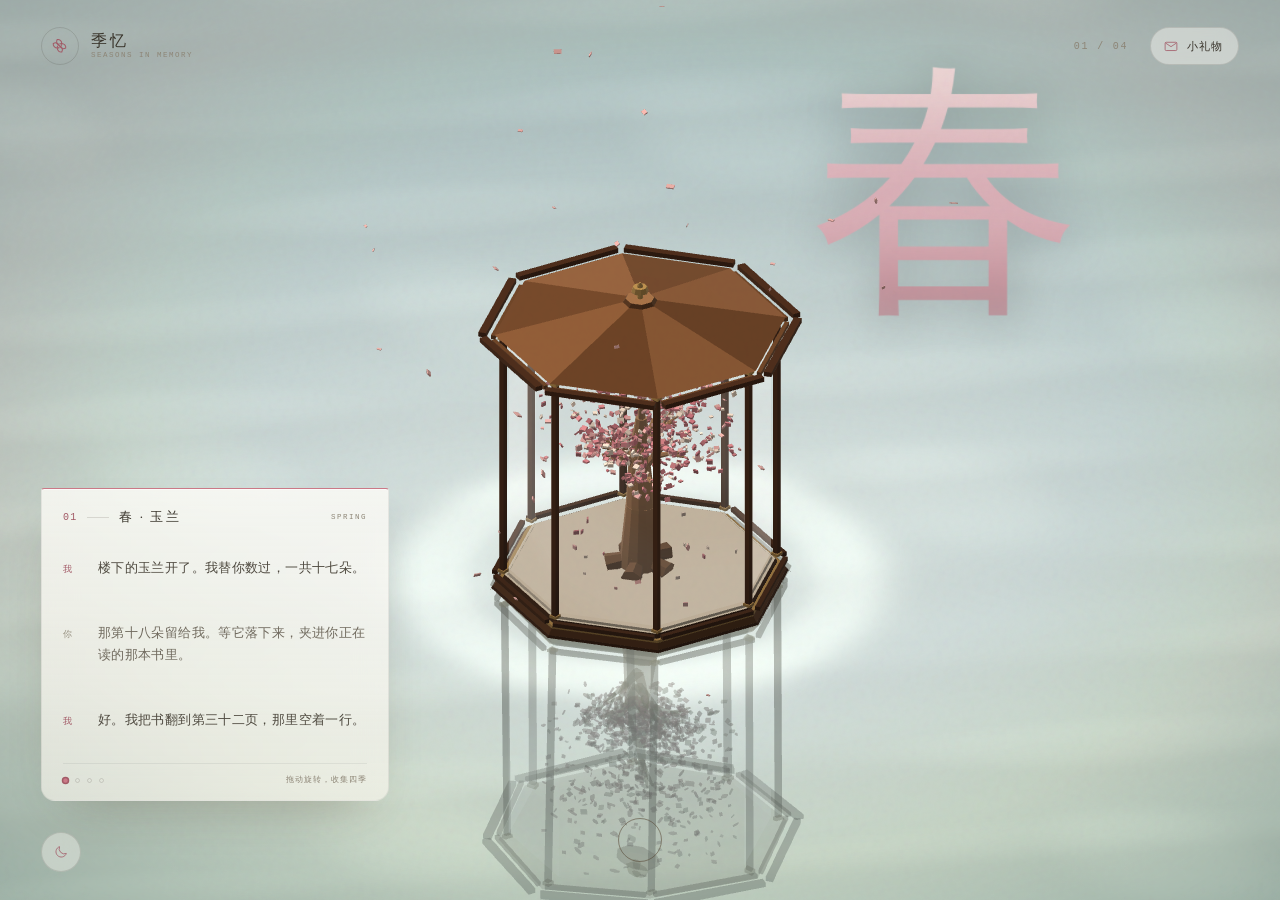
==== index.html @ 0dd7cf72 "季忆 · 水上灯笼、倒影与涟漪" ====
<!doctype html>
<html lang="zh-CN">
<head>
  <meta charset="utf-8" />
  <meta name="viewport" content="width=device-width, initial-scale=1, viewport-fit=cover" />
  <meta name="theme-color" content="#f4f0e6" />
  <meta name="description" content="季忆：一段走过春夏秋冬的对话。拖动旋转，让季节发生。" />
  <meta property="og:type" content="website" />
  <meta property="og:title" content="季忆 · Seasons in Memory" />
  <meta property="og:description" content="一段走过春夏秋冬的对话。转动展柜，让树开花。" />
  <meta property="og:image" content="./docs/share.jpg" />
  <meta property="og:image:width" content="1200" />
  <meta property="og:image:height" content="630" />
  <meta property="og:image:alt" content="季忆 · 春季定格" />
  <meta name="twitter:card" content="summary_large_image" />
  <meta name="twitter:title" content="季忆 · Seasons in Memory" />
  <meta name="twitter:description" content="一段走过春夏秋冬的对话。转动展柜，让树开花。" />
  <meta name="twitter:image" content="./docs/share.jpg" />
  <link rel="image_src" href="./docs/share.jpg" />
  <title>季忆 · Seasons in Memory</title>
  <link rel="icon" href="data:image/svg+xml,%3Csvg xmlns='http://www.w3.org/2000/svg' viewBox='0 0 32 32'%3E%3Crect width='32' height='32' rx='16' fill='%23f7f1e6'/%3E%3Cg fill='none' stroke='%23b46b74' stroke-width='1.5'%3E%3Cpath d='M16 16c-4-2-5-6-3-9 4-1 7 3 7 6 0 1 0 2-1 3'/%3E%3Cpath d='M16 16c2-4 6-5 9-3 1 4-3 7-6 7-1 0-2 0-3-1'/%3E%3Cpath d='M16 16c4 2 5 6 3 9-4 1-7-3-7-6 0-1 0-2 1-3'/%3E%3Cpath d='M16 16c-2 4-6 5-9 3-1-4 3-7 6-7 1 0 2 0 3 1'/%3E%3C/g%3E%3C/svg%3E" />
  <link rel="stylesheet" href="./assets/css/style.css" />
</head>
<body>
  <div id="app">
    <canvas id="stage" aria-label="可以旋转的四季树"></canvas>
    <div class="grain" aria-hidden="true"></div>

    <header class="topbar">
      <a class="brand" href="./index.html" aria-label="季忆">
        <span class="brand-mark" aria-hidden="true">
          <svg viewBox="0 0 24 24" fill="none" stroke="currentColor" stroke-width="1.05">
            <path d="M12 11.2c-2.7-1.4-3.6-4.1-2.4-6.5 2.5-.5 4.8 1.7 4.8 4.3 0 .8-.2 1.6-.6 2.2" />
            <path d="M12 11.2c-1.4-2.7-4.1-3.6-6.5-2.4-.5 2.5 1.7 4.8 4.3 4.8.8 0 1.6-.2 2.2-.6" />
            <path d="M12 11.2c2.7 1.4 3.6 4.1 2.4 6.5-2.5.5-4.8-1.7-4.8-4.3 0-.8.2-1.6.6-2.2" />
            <path d="M12 11.2c1.4 2.7 4.1 3.6 6.5 2.4.5-2.5-1.7-4.8-4.3-4.8-.8 0-1.6.2-2.2.6" />
          </svg>
        </span>
        <span class="brand-text">
          <span class="brand-cn">季忆</span>
          <span class="brand-en">Seasons in Memory</span>
        </span>
      </a>

      <div class="topbar-right">
        <span class="counter" id="counter" aria-hidden="true">01 / 04</span>
        <button class="gift-btn" id="giftBtn" type="button" aria-haspopup="dialog">
          <svg viewBox="0 0 24 24" fill="none" stroke="currentColor" stroke-width="1.2" aria-hidden="true">
            <rect x="3.2" y="6.4" width="17.6" height="12.4" rx="1.6" />
            <path d="M3.6 7.4 12 13l8.4-5.6" />
          </svg>
          <span>小礼物</span>
          <i class="gift-dot" id="giftDot" aria-hidden="true"></i>
        </button>
      </div>
    </header>

    <section class="letter" id="letter" aria-live="polite" aria-label="这一季的对话">
      <div class="letter-top">
        <span class="letter-no" id="letterNo">01</span>
        <span class="letter-rule" aria-hidden="true"></span>
        <span class="letter-season" id="letterSeason">春 · 玉兰</span>
        <span class="letter-state" id="letterState">SPRING</span>
      </div>
      <div class="dialogue" id="dialogue"></div>
      <div class="letter-foot">
        <span class="season-dots" id="seasonDots" aria-hidden="true">
          <i></i><i></i><i></i><i></i>
        </span>
        <span class="letter-note" id="letterNote">拖动旋转，收集四季</span>
      </div>
    </section>

    <div class="hold" id="hold">
      <button class="ripple" id="ripple" type="button" aria-label="确认并进入这一季">
        <span class="ring ring-a" aria-hidden="true"></span>
        <span class="ring ring-b" aria-hidden="true"></span>
        <span class="ripple-core" aria-hidden="true"></span>
      </button>
    </div>

    <button class="night-btn" id="nightBtn" type="button" aria-pressed="false" aria-label="切换到夜色" title="切换昼夜">
      <span class="night-icon" aria-hidden="true">
        <svg class="icon-moon" viewBox="0 0 24 24" fill="none" stroke="currentColor" stroke-width="1.2">
          <path d="M20 14.2A7.8 7.8 0 0 1 9.8 4a8 8 0 1 0 10.2 10.2Z" />
        </svg>
        <svg class="icon-sun" viewBox="0 0 24 24" fill="none" stroke="currentColor" stroke-width="1.2">
          <circle cx="12" cy="12" r="4.1" />
          <path d="M12 2.6v2.2M12 19.2v2.2M2.6 12h2.2M19.2 12h2.2M5.4 5.4l1.6 1.6M17 17l1.6 1.6M18.6 5.4 17 7M7 17l-1.6 1.6" />
        </svg>
      </span>
    </button>

    <div class="hint" id="hint"><span>左右旋转</span></div>

    <div class="gift-layer" id="giftLayer" hidden>
      <div class="gift-backdrop" data-close></div>
      <div class="gift-card" role="dialog" aria-modal="true" aria-labelledby="giftTitle" aria-describedby="giftText">
        <button class="gift-close" type="button" data-close aria-label="关闭礼物">
          <svg viewBox="0 0 24 24" fill="none" stroke="currentColor" stroke-width="1.2"><path d="M6 6l12 12M18 6 6 18" /></svg>
        </button>
        <p class="gift-kicker">A SMALL GIFT</p>
        <h2 class="gift-title" id="giftTitle">给你的小礼物</h2>
        <div class="gift-art" aria-hidden="true">
          <svg class="bookmark" viewBox="0 0 132 208" fill="none">
            <defs>
              <linearGradient id="bmPaper" x1="0" y1="0" x2="0" y2="1">
                <stop offset="0" stop-color="#fffdf7" />
                <stop offset="1" stop-color="#f2ecdf" />
              </linearGradient>
              <linearGradient id="bmStem" x1="0" y1="0" x2="0" y2="1">
                <stop offset="0" stop-color="#8d9a76" />
                <stop offset="1" stop-color="#6f7c5d" />
              </linearGradient>
              <linearGradient id="bmPetal" x1="0" y1="0" x2="0" y2="1">
                <stop offset="0" stop-color="#f5c6c2" />
                <stop offset="1" stop-color="#d99596" />
              </linearGradient>
            </defs>
            <rect x="10.5" y="1.5" width="111" height="205" rx="3.5" fill="url(#bmPaper)" stroke="#d8cfbe" stroke-width="1" />
            <path d="M66 198V92" stroke="url(#bmStem)" stroke-width="1.6" stroke-linecap="round" />
            <path d="M66 132c-11-4-19-12-18-24 12 0 20 8 20 20" fill="#b9c19f" fill-opacity=".85" />
            <path d="M66 156c10-4 17-11 17-21-11 0-18 7-18 18" fill="#c9cfb2" fill-opacity=".9" />
            <g>
              <ellipse cx="66" cy="73" rx="11" ry="18" fill="url(#bmPetal)" transform="rotate(-18 66 73)" />
              <ellipse cx="66" cy="73" rx="11" ry="18" fill="url(#bmPetal)" transform="rotate(72 66 73)" />
              <ellipse cx="66" cy="73" rx="11" ry="18" fill="url(#bmPetal)" transform="rotate(162 66 73)" />
              <ellipse cx="66" cy="73" rx="11" ry="18" fill="url(#bmPetal)" transform="rotate(252 66 73)" />
              <ellipse cx="66" cy="73" rx="11" ry="18" fill="url(#bmPetal)" transform="rotate(342 66 73)" />
            </g>
            <circle cx="66" cy="73" r="6.4" fill="#e8b66b" />
            <circle cx="66" cy="73" r="2.2" fill="#c48a41" />
            <text x="66" y="186" text-anchor="middle" font-family="Songti SC, SimSun, serif" font-size="9.4" fill="#8c8476" letter-spacing="2.4">四季 · 2026</text>
          </svg>
        </div>
        <p class="gift-text" id="giftText">走完四季，再拆开它。</p>
        <p class="gift-sign">— 季忆</p>
      </div>
    </div>

    <p class="sr-only" id="live" aria-live="polite"></p>
    <noscript><div class="no-js">请开启 JavaScript，才能转动这棵树。</div></noscript>
  </div>

  <script defer src="./assets/js/math.js"></script>
  <script defer src="./assets/js/gl.js"></script>
  <script defer src="./assets/js/world.js"></script>
  <script defer src="./assets/js/app.js"></script>
</body>
</html>
---- assets/css/style.css ----
/* ─────────────────────────────────────────────────────────────
   四季来信 · Letters in Four Seasons
   ───────────────────────────────────────────────────────────── */

:root {
  --serif: "Songti SC", "STSong", "SimSun", "Noto Serif SC", Georgia, serif;
  --sans: "PingFang SC", "Microsoft YaHei", "Segoe UI", system-ui, sans-serif;
  --mono: "Cascadia Mono", "Consolas", "SF Mono", "Courier New", monospace;

  --paper: #f6f1e7;
  --phone: #fffdf8;
  --ink: #322e27;
  --muted: #8b8578;
  --line: rgba(50, 46, 39, 0.14);
  --line-soft: rgba(50, 46, 39, 0.075);
  --accent: #d98b96;
  --accent-deep: #b66d79;
  --accent-soft: rgba(217, 139, 150, 0.14);
  --accent-ghost: rgba(217, 139, 150, 0.05);

  --ease-out: cubic-bezier(0.16, 1, 0.3, 1);
  --ease-soft: cubic-bezier(0.4, 0, 0.2, 1);
}

* { box-sizing: border-box; }

html,
body {
  height: 100%;
  margin: 0;
  overflow: hidden;
  background: #f4f0e6;
  color: var(--ink);
  font-family: var(--sans);
  -webkit-font-smoothing: antialiased;
  text-rendering: optimizeLegibility;
  overscroll-behavior: none;
}

body {
  min-width: 320px;
  transition: background-color 0.6s var(--ease-soft);
}

::selection { background: var(--accent-soft); color: var(--ink); }

button { font: inherit; color: inherit; }
a { color: inherit; }

#app { position: fixed; inset: 0; }

#stage {
  position: absolute;
  inset: 0;
  width: 100%;
  height: 100%;
  display: block;
  touch-action: none;
  cursor: grab;
  outline: none;
}

#stage.is-dragging { cursor: grabbing; }

/* paper grain + vignette ---------------------------------------- */
.grain {
  position: absolute;
  inset: 0;
  z-index: 2;
  pointer-events: none;
  opacity: 0.5;
  mix-blend-mode: multiply;
  background-image: url("data:image/svg+xml,%3Csvg viewBox='0 0 180 180' xmlns='http://www.w3.org/2000/svg'%3E%3Cfilter id='n'%3E%3CfeTurbulence type='fractalNoise' baseFrequency='.78' numOctaves='3' stitchTiles='stitch'/%3E%3C/filter%3E%3Crect width='100%25' height='100%25' filter='url(%23n)' opacity='.085'/%3E%3C/svg%3E");
}

.grain::after {
  content: "";
  position: absolute;
  inset: 0;
  background: radial-gradient(120% 105% at 50% 42%, transparent 58%, rgba(96, 84, 66, 0.09) 100%);
}

/* top bar ------------------------------------------------------- */
.topbar {
  position: absolute;
  z-index: 12;
  top: 0;
  left: 0;
  right: 0;
  height: 92px;
  padding: 0 clamp(20px, 3.2vw, 44px);
  display: flex;
  align-items: center;
  justify-content: space-between;
  pointer-events: none;
}

.topbar > * { pointer-events: auto; }

.brand {
  display: inline-flex;
  align-items: center;
  gap: 12px;
  text-decoration: none;
  color: var(--ink);
  transition: color 0.5s var(--ease-soft);
}

.brand-mark {
  width: 38px;
  height: 38px;
  display: grid;
  place-items: center;
  border: 1px solid var(--line);
  border-radius: 50%;
  color: var(--accent-deep);
  transition: color 0.4s var(--ease-soft), border-color 0.4s var(--ease-soft);
}

.brand-mark svg { width: 23px; height: 23px; }

.brand-text { display: flex; flex-direction: column; gap: 3px; }

.brand-cn {
  font-family: var(--serif);
  font-size: 16px;
  letter-spacing: 0.18em;
  line-height: 1;
}

.brand-en {
  font-family: var(--mono);
  font-size: 7.5px;
  letter-spacing: 0.2em;
  text-transform: uppercase;
  color: var(--muted);
  line-height: 1;
}

.topbar-right { display: flex; align-items: center; gap: 22px; }

.counter {
  font-family: var(--mono);
  font-size: 10px;
  letter-spacing: 0.18em;
  color: var(--muted);
}

.gift-btn {
  position: relative;
  display: inline-flex;
  align-items: center;
  gap: 8px;
  height: 38px;
  padding: 0 15px 0 12px;
  border: 1px solid var(--line);
  border-radius: 999px;
  background: rgba(255, 253, 248, 0.42);
  backdrop-filter: blur(10px);
  -webkit-backdrop-filter: blur(10px);
  font-size: 11px;
  letter-spacing: 0.08em;
  cursor: pointer;
  transition: border-color 0.3s, background 0.3s, transform 0.3s var(--ease-out);
}

.gift-btn svg { width: 16px; height: 16px; color: var(--accent-deep); }

.gift-btn:hover {
  border-color: var(--accent);
  background: rgba(255, 253, 248, 0.8);
  transform: translateY(-1px);
}

.gift-dot {
  position: absolute;
  top: 8px;
  right: 10px;
  width: 5px;
  height: 5px;
  border-radius: 50%;
  background: var(--accent);
  opacity: 0;
  transform: scale(0.4);
  transition: opacity 0.5s, transform 0.5s var(--ease-out);
}

.gift-btn.is-ready .gift-dot {
  opacity: 1;
  transform: scale(1);
  animation: gift-pulse 2.6s ease-in-out infinite;
}

@keyframes gift-pulse {
  0%, 100% { box-shadow: 0 0 0 0 rgba(217, 139, 150, 0.35); }
  55% { box-shadow: 0 0 0 5px rgba(217, 139, 150, 0); }
}

/* dialogue card ------------------------------------------------- */
.letter {
  position: absolute;
  z-index: 8;
  left: clamp(20px, 3.2vw, 44px);
  bottom: clamp(84px, 11vh, 106px);
  width: 348px;
  padding: 19px 21px 15px;
  border: 1px solid var(--line-soft);
  border-top: 1.5px solid var(--accent);
  border-radius: 3px 3px 14px 14px;
  background:
    linear-gradient(180deg, rgba(255, 253, 248, 0.78), rgba(252, 248, 239, 0.6));
  backdrop-filter: blur(16px) saturate(1.05);
  -webkit-backdrop-filter: blur(16px) saturate(1.05);
  box-shadow:
    0 1px 0 rgba(255, 255, 255, 0.65) inset,
    0 22px 48px -26px rgba(60, 50, 34, 0.38);
  transition: border-color 0.6s var(--ease-soft), background 0.6s;
}

.letter::after {
  content: "";
  position: absolute;
  inset: 0;
  border-radius: inherit;
  pointer-events: none;
  opacity: 0.5;
  background-image: radial-gradient(rgba(96, 84, 64, 0.055) 0.5px, transparent 0.6px);
  background-size: 4px 4px;
  mix-blend-mode: multiply;
}

.letter-top {
  display: flex;
  align-items: center;
  gap: 10px;
  margin-bottom: 15px;
  position: relative;
  z-index: 1;
}

.letter-no {
  font-family: var(--mono);
  font-size: 10px;
  letter-spacing: 0.12em;
  color: var(--accent-deep);
}

.letter-rule {
  width: 22px;
  height: 1px;
  background: var(--line);
}

.letter-season {
  font-family: var(--serif);
  font-size: 13px;
  letter-spacing: 0.16em;
  color: var(--ink);
}

.letter-state {
  margin-left: auto;
  font-family: var(--mono);
  font-size: 7.5px;
  letter-spacing: 0.2em;
  color: var(--muted);
  text-transform: uppercase;
}

.dialogue {
  position: relative;
  z-index: 1;
  display: flex;
  flex-direction: column;
  gap: 10px;
  min-height: 112px;
}

.line {
  display: grid;
  grid-template-columns: 26px 1fr;
  gap: 9px;
  align-items: baseline;
  opacity: 0;
  transform: translateY(7px);
  filter: blur(3px);
  transition:
    opacity 0.7s var(--ease-out),
    transform 0.7s var(--ease-out),
    filter 0.7s var(--ease-out);
}

.line.in { opacity: 1; transform: none; filter: blur(0); }

.who {
  font-family: var(--mono);
  font-size: 8.5px;
  letter-spacing: 0.14em;
  color: var(--accent-deep);
  padding-top: 3px;
  white-space: nowrap;
}

.say {
  font-family: var(--serif);
  font-size: 12.5px;
  line-height: 1.8;
  letter-spacing: 0.03em;
  color: #4e493f;
  text-wrap: pretty;
  transition: color 0.6s var(--ease-soft);
}

.line.is-them .who { color: #96907f; }
.line.is-them .say { color: #706a5e; }

.letter-foot {
  position: relative;
  z-index: 1;
  margin-top: 16px;
  padding-top: 11px;
  border-top: 1px solid var(--line-soft);
  display: flex;
  align-items: center;
  justify-content: space-between;
}

.season-dots { display: flex; align-items: center; gap: 7px; }

.season-dots i {
  width: 5px;
  height: 5px;
  border-radius: 50%;
  border: 1px solid var(--line);
  background: transparent;
  transition: background 0.5s, border-color 0.5s, transform 0.5s var(--ease-out);
}

.season-dots i.seen { background: var(--accent); border-color: var(--accent); }
.season-dots i.now { transform: scale(1.5); border-color: var(--accent-deep); }

.letter-note {
  font-family: var(--mono);
  font-size: 7.5px;
  letter-spacing: 0.14em;
  color: var(--muted);
}

/* ripple confirm ------------------------------------------------ */
.hold {
  position: absolute;
  z-index: 9;
  left: 50%;
  bottom: clamp(30px, 3.8vh, 44px);
  transform: translate(-50%, 12px);
  display: flex;
  flex-direction: row;
  align-items: center;
  gap: 13px;
  opacity: 0;
  pointer-events: none;
  transition: opacity 0.55s var(--ease-soft), transform 0.7s var(--ease-out);
}

.hold.is-on {
  opacity: 1;
  transform: translate(-50%, 0);
  pointer-events: auto;
}

.ripple {
  position: relative;
  width: 52px;
  height: 52px;
  border: 0;
  padding: 0;
  background: transparent;
  cursor: pointer;
  display: grid;
  place-items: center;
  border-radius: 50%;
  -webkit-tap-highlight-color: transparent;
}

.ring {
  position: absolute;
  inset: 0;
  border: 1px solid var(--accent);
  border-radius: 50%;
  opacity: 0;
  transform: scale(1);
  animation: ripple-out 3.2s var(--ease-soft) infinite;
}

.ring-b { animation-delay: 1.6s; }

@keyframes ripple-out {
  0% { opacity: 0.5; transform: scale(0.72); }
  70% { opacity: 0; transform: scale(1.55); }
  100% { opacity: 0; transform: scale(1.55); }
}

.ripple-core {
  width: 44px;
  height: 44px;
  display: grid;
  place-items: center;
  border-radius: 50%;
  border: 1.2px solid rgba(86, 70, 52, 0.55);
  background: transparent;
  backdrop-filter: none;
  -webkit-backdrop-filter: none;
  box-shadow: none;
  transition: background 0.4s, border-color 0.4s, transform 0.4s var(--ease-out), box-shadow 0.4s;
}

.ripple:hover .ripple-core {
  background: transparent;
  border-color: var(--accent);
  transform: scale(1.06);
  box-shadow: 0 0 0 5px var(--accent-ghost);
}

.ripple:active .ripple-core { transform: scale(0.95); }
.ripple:focus-visible { outline: none; }
.ripple:focus-visible .ripple-core { box-shadow: 0 0 0 3px var(--accent-soft); }

.click-ripple {
  position: absolute;
  inset: 0;
  border-radius: 50%;
  border: 1px solid var(--accent);
  opacity: 0;
  pointer-events: none;
  animation: click-ripple 1.05s var(--ease-out) forwards;
}

@keyframes click-ripple {
  0% { opacity: 0.75; transform: scale(0.55); }
  100% { opacity: 0; transform: scale(2.9); }
}

.hold-copy {
  display: flex;
  flex-direction: column;
  align-items: flex-start;
  gap: 4px;
  text-align: left;
}

.hold-title {
  font-family: var(--serif);
  font-size: 11.5px;
  letter-spacing: 0.16em;
  color: var(--ink);
  white-space: nowrap;
}

.hold-sub {
  font-family: var(--mono);
  font-size: 7.5px;
  letter-spacing: 0.14em;
  color: var(--muted);
  white-space: nowrap;
}

/* night toggle ------------------------------------------------- */
.night-btn {
  position: absolute;
  z-index: 10;
  left: clamp(20px, 3.2vw, 44px);
  bottom: 28px;
  width: 40px;
  height: 40px;
  padding: 0;
  display: grid;
  place-items: center;
  border: 1px solid var(--line);
  border-radius: 50%;
  background: rgba(255, 253, 248, 0.38);
  backdrop-filter: blur(10px);
  -webkit-backdrop-filter: blur(10px);
  color: var(--ink);
  cursor: pointer;
  transition: background 0.45s var(--ease-soft), border-color 0.45s, color 0.5s, transform 0.35s var(--ease-out);
}

.night-btn:hover {
  border-color: var(--accent);
  background: rgba(255, 253, 248, 0.58);
  transform: translateY(-1px);
}

.night-icon {
  position: relative;
  width: 16px;
  height: 16px;
  color: var(--accent-deep);
  transition: color 0.5s;
}

.night-icon svg {
  position: absolute;
  left: 0;
  top: 0;
  width: 16px;
  height: 16px;
  display: block;
  transition: opacity 0.45s var(--ease-soft), transform 0.65s var(--ease-out);
}

.icon-sun { opacity: 0; transform: rotate(-70deg) scale(0.55); }
body.is-night .icon-moon { opacity: 0; transform: rotate(80deg) scale(0.5); }
body.is-night .icon-sun { opacity: 1; transform: none; }

/* night theme --------------------------------------------------- */
body.is-night {
  --line: rgba(233, 223, 203, 0.18);
  --line-soft: rgba(233, 223, 203, 0.09);
  --paper: #0d1520;
  background: #0d1520;
}

body.is-night .letter {
  border-color: rgba(233, 223, 203, 0.14);
  background: linear-gradient(180deg, rgba(30, 36, 47, 0.84), rgba(19, 24, 33, 0.74));
  box-shadow:
    inset 0 1px 0 rgba(255, 255, 255, 0.06),
    0 26px 54px -30px rgba(0, 0, 0, 0.7);
}

body.is-night .letter::after { opacity: 0.2; mix-blend-mode: screen; }
body.is-night .say { color: #ded4c3; }
body.is-night .line.is-them .say { color: #b2a793; }
body.is-night .line.is-them .who { color: #a89d89; }

body.is-night .gift-btn,
body.is-night .night-btn {
  background: rgba(26, 32, 42, 0.55);
  border-color: rgba(233, 223, 203, 0.16);
  color: #e9dfcf;
}

body.is-night .gift-btn:hover,
body.is-night .night-btn:hover {
  background: rgba(38, 46, 58, 0.72);
  border-color: var(--accent);
}

body.is-night .ripple-core {
  background: transparent;
  border-color: rgba(233, 223, 203, 0.4);
  box-shadow: none;
}

body.is-night .ripple:hover .ripple-core {
  background: transparent;
  border-color: var(--accent);
  box-shadow: 0 0 0 5px rgba(233, 223, 203, 0.05);
}

body.is-night .hint {
  color: rgba(233, 223, 203, 0.55);
  text-shadow: 0 1px 12px rgba(8, 12, 18, 0.9);
}
body.is-night .grain { opacity: 0.16; mix-blend-mode: overlay; }
body.is-night .gift-layer .gift-backdrop { background: rgba(6, 9, 14, 0.58); }

body.is-night .gift-card {
  background: linear-gradient(180deg, #1d2431, #141a24);
  border-color: rgba(233, 223, 203, 0.14);
  box-shadow:
    0 1px 0 rgba(255, 255, 255, 0.05) inset,
    0 40px 80px -40px #000;
}

body.is-night .gift-card::before { border-color: rgba(233, 223, 203, 0.08); }
body.is-night .gift-title { color: #f2e8d8; }
body.is-night .gift-text { color: #cfc4b1; }
body.is-night .gift-sign { color: #b9ae9b; }
body.is-night .gift-kicker { color: var(--accent); }
body.is-night .gift-close { color: #a99f8f; }
body.is-night .gift-close:hover { background: rgba(233, 223, 203, 0.08); color: #f2e8d8; }

/* hint ---------------------------------------------------------- */
.hint {
  position: absolute;
  z-index: 6;
  left: 50%;
  bottom: 88px;
  transform: translateX(-50%);
  font-family: var(--mono);
  font-size: 10px;
  letter-spacing: 0.3em;
  color: rgba(80, 74, 62, 0.62);
  white-space: nowrap;
  pointer-events: none;
  opacity: 0;
  text-shadow: 0 1px 10px rgba(255, 253, 246, 0.8);
  transition: opacity 0.8s var(--ease-soft);
}

.hint.is-on { opacity: 1; }

/* gift modal ---------------------------------------------------- */
.gift-layer {
  position: absolute;
  inset: 0;
  z-index: 30;
  display: grid;
  place-items: center;
  justify-items: center;
  padding: 20px;
  overflow-y: auto;
  overscroll-behavior: contain;
}

.gift-layer[hidden] { display: none; }

.gift-backdrop {
  position: absolute;
  inset: 0;
  background: rgba(244, 239, 229, 0.55);
  backdrop-filter: blur(14px);
  -webkit-backdrop-filter: blur(14px);
  animation: fade-in 0.5s var(--ease-soft) both;
}

@keyframes fade-in { from { opacity: 0; } }

.gift-card {
  position: relative;
  width: min(396px, calc(100vw - 40px));
  max-width: calc(100vw - 40px);
  padding: 30px 32px 26px;
  border: 1px solid rgba(50, 46, 39, 0.13);
  border-radius: 16px;
  background:
    linear-gradient(180deg, #fffdf8, #f7f2e7);
  box-shadow:
    0 1px 0 rgba(255, 255, 255, 0.8) inset,
    0 40px 80px -40px rgba(50, 40, 26, 0.5);
  text-align: center;
  animation: card-in 0.7s var(--ease-out) both;
}

@keyframes card-in {
  from { opacity: 0; transform: translateY(18px) scale(0.97); }
}

.gift-card::before {
  content: "";
  position: absolute;
  inset: 8px;
  border: 1px solid rgba(50, 46, 39, 0.07);
  border-radius: 10px;
  pointer-events: none;
}

.gift-close {
  position: absolute;
  top: 12px;
  right: 12px;
  width: 32px;
  height: 32px;
  display: grid;
  place-items: center;
  border: 0;
  border-radius: 50%;
  background: transparent;
  color: var(--muted);
  cursor: pointer;
  transition: color 0.2s, background 0.2s;
}

.gift-close:hover { color: var(--ink); background: rgba(50, 46, 39, 0.05); }
.gift-close svg { width: 15px; height: 15px; }

.gift-kicker {
  margin: 0 0 10px;
  font-family: var(--mono);
  font-size: 7.5px;
  letter-spacing: 0.26em;
  color: var(--accent-deep);
}

.gift-title {
  margin: 0;
  font-family: var(--serif);
  font-weight: 600;
  font-size: 22px;
  letter-spacing: 0.14em;
}

.gift-art {
  display: grid;
  place-items: center;
  margin: 22px 0 18px;
}

.bookmark {
  width: 104px;
  height: auto;
  filter: drop-shadow(0 16px 18px rgba(70, 56, 36, 0.17));
  transform: rotate(-2.4deg);
}

.gift-text {
  margin: 0 auto;
  max-width: 264px;
  font-family: var(--serif);
  font-size: 13px;
  line-height: 1.95;
  letter-spacing: 0.04em;
  color: #5d564a;
}

.gift-sign {
  margin: 16px 0 0;
  font-family: var(--mono);
  font-size: 8px;
  letter-spacing: 0.16em;
  color: var(--muted);
}

/* misc ---------------------------------------------------------- */
.sr-only {
  position: absolute;
  width: 1px;
  height: 1px;
  padding: 0;
  margin: -1px;
  overflow: hidden;
  clip: rect(0 0 0 0);
  white-space: nowrap;
  border: 0;
}

.no-js {
  position: absolute;
  inset: 0;
  z-index: 40;
  display: grid;
  place-items: center;
  background: var(--paper);
  font-family: var(--serif);
  font-size: 16px;
}

/* tablet -------------------------------------------------------- */
@media (max-width: 1080px) {
  .letter { width: 320px; padding: 18px 19px 14px; }
  .say { font-size: 12.5px; }
}

/* mobile -------------------------------------------------------- */
@media (max-width: 780px) {
  .topbar { height: 74px; padding: 0 18px; }
  .brand-mark { width: 33px; height: 33px; }
  .brand-mark svg { width: 20px; height: 20px; }
  .brand-cn { font-size: 14px; }
  .brand-en { display: none; }
  .counter { display: none; }

  .letter {
    left: 0;
    right: 0;
    bottom: 0;
    width: auto;
    padding: 12px 17px calc(18px + env(safe-area-inset-bottom));
    border-left: 0;
    border-right: 0;
    border-bottom: 0;
    border-radius: 18px 18px 0 0;
    background: linear-gradient(180deg, rgba(255, 253, 248, 0.9), rgba(252, 248, 239, 0.95));
    box-shadow: 0 -18px 42px -30px rgba(60, 50, 34, 0.42);
  }

  .letter-top { margin-bottom: 7px; }
  .dialogue { gap: 5px; min-height: 0; }
  .line { grid-template-columns: 20px 1fr; gap: 6px; }
  .say { font-size: 11.2px; line-height: 1.58; }
  .who { font-size: 7.5px; padding-top: 2px; }
  .letter-foot { margin-top: 7px; padding-top: 6px; }
  .letter-note { font-size: 6.5px; }

  .hold {
    bottom: calc(var(--sheet-h, 190px) + 13px);
    gap: 10px;
  }

  .night-btn {
    left: 16px;
    bottom: calc(var(--sheet-h, 190px) + 12px);
    height: 36px;
    width: 36px;
    padding: 0;
    justify-content: center;
    border-radius: 50%;
  }

  .hold-copy { gap: 3px; }
  .hold-title { font-size: 10.5px; }
  .hold-sub { font-size: 6.6px; letter-spacing: 0.08em; }
  .ripple { width: 48px; height: 48px; }
  .ripple-core { width: 40px; height: 40px; }

  .hint {
    bottom: calc(var(--sheet-h, 190px) + 70px);
    font-size: 9px;
    letter-spacing: 0.26em;
  }

  .gift-card { padding: 26px 24px 22px; }
  .gift-title { font-size: 20px; }
  .bookmark { width: 92px; }
}

@media (max-width: 440px) {
  .gift-layer { padding: 16px; }
  .gift-card { width: calc(100vw - 32px); max-width: calc(100vw - 32px); padding: 24px 20px 20px; }
  .gift-close { top: 8px; right: 8px; }
}

@media (max-width: 380px) {
  .brand-cn { font-size: 13px; }
  .gift-btn span { display: none; }
  .gift-btn { width: 38px; padding: 0; justify-content: center; }
}

@media (prefers-reduced-motion: reduce) {
  *,
  *::before,
  *::after {
    animation-duration: 0.01ms !important;
    animation-iteration-count: 1 !important;
    transition-duration: 0.01ms !important;
  }
}

/* used by the screenshot harness */
body.is-static *,
body.is-static *::before,
body.is-static *::after {
  animation: none !important;
  transition: none !important;
}
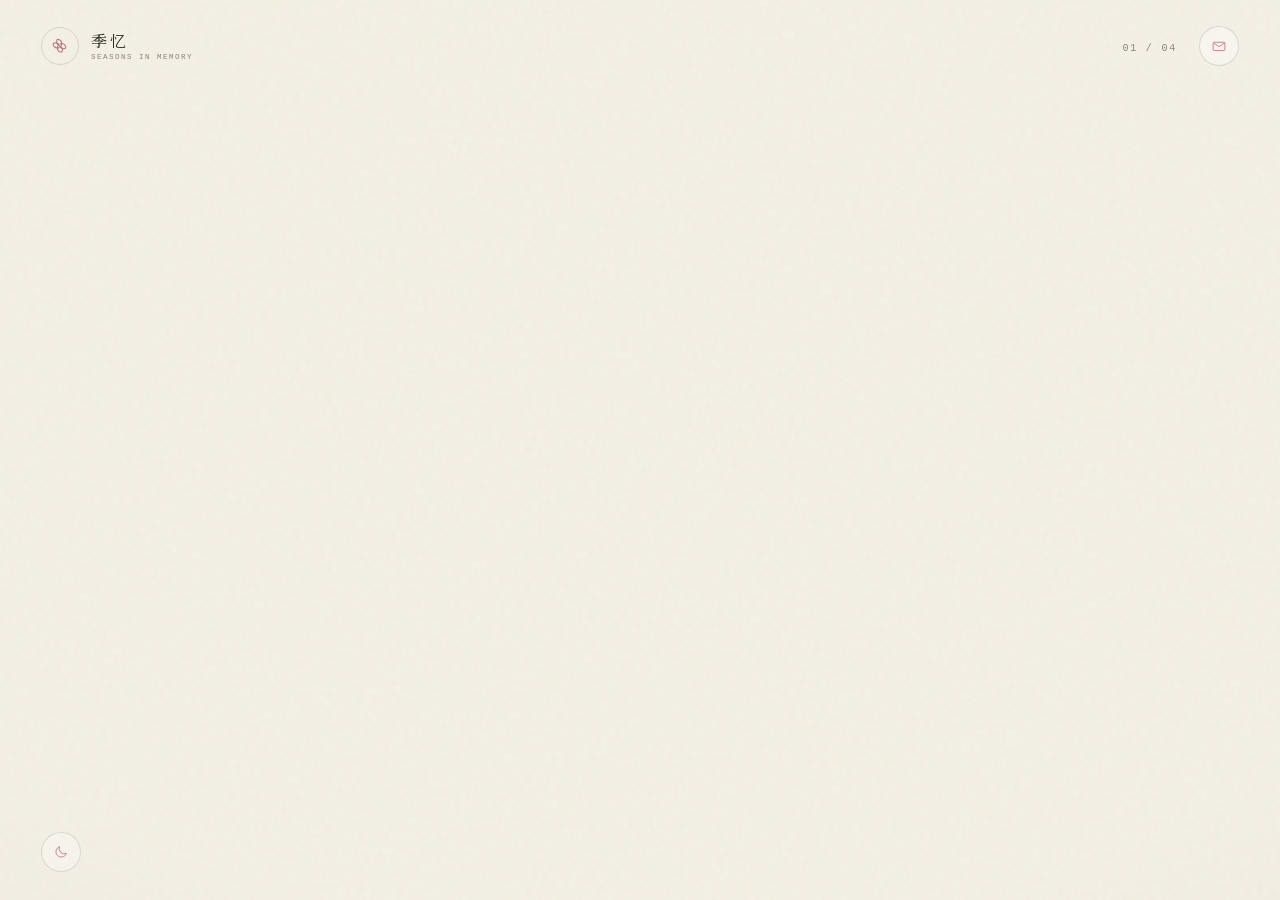
==== commit a02dfae2: "季忆 · 小水灯、花形圆点、礼物红点与渐隐涟漪" ====
--- a/index.html
+++ b/index.html
@@ -44,12 +44,11 @@
 
       <div class="topbar-right">
         <span class="counter" id="counter" aria-hidden="true">01 / 04</span>
-        <button class="gift-btn" id="giftBtn" type="button" aria-haspopup="dialog">
+        <button class="gift-btn" id="giftBtn" type="button" aria-haspopup="dialog" aria-label="小礼物" title="小礼物">
           <svg viewBox="0 0 24 24" fill="none" stroke="currentColor" stroke-width="1.2" aria-hidden="true">
             <rect x="3.2" y="6.4" width="17.6" height="12.4" rx="1.6" />
             <path d="M3.6 7.4 12 13l8.4-5.6" />
           </svg>
-          <span>小礼物</span>
           <i class="gift-dot" id="giftDot" aria-hidden="true"></i>
         </button>
       </div>
@@ -75,7 +74,18 @@
       <button class="ripple" id="ripple" type="button" aria-label="确认并进入这一季">
         <span class="ring ring-a" aria-hidden="true"></span>
         <span class="ring ring-b" aria-hidden="true"></span>
-        <span class="ripple-core" aria-hidden="true"></span>
+        <span class="ripple-core" aria-hidden="true">
+          <svg class="flower-icon" viewBox="0 0 32 32" fill="none" stroke="currentColor" stroke-width="1.35" stroke-linecap="round">
+            <g transform="translate(16 16)">
+              <ellipse cx="0" cy="-7.4" rx="4.1" ry="6.2" />
+              <ellipse cx="0" cy="-7.4" rx="4.1" ry="6.2" transform="rotate(72)" />
+              <ellipse cx="0" cy="-7.4" rx="4.1" ry="6.2" transform="rotate(144)" />
+              <ellipse cx="0" cy="-7.4" rx="4.1" ry="6.2" transform="rotate(216)" />
+              <ellipse cx="0" cy="-7.4" rx="4.1" ry="6.2" transform="rotate(288)" />
+              <circle cx="0" cy="0" r="2.25" />
+            </g>
+          </svg>
+        </span>
       </button>
     </div>
 
--- a/assets/css/style.css
+++ b/assets/css/style.css
@@ -1,11 +1,19 @@
 /* ─────────────────────────────────────────────────────────────
-   四季来信 · Letters in Four Seasons
+   季忆 · Seasons in Memory
    ───────────────────────────────────────────────────────────── */
 
+@font-face {
+  font-family: "Jiyi Serif";
+  src: url("../fonts/jiyi-serif.woff2") format("woff2");
+  font-weight: 400 700;
+  font-style: normal;
+  font-display: block;
+}
+
 :root {
-  --serif: "Songti SC", "STSong", "SimSun", "Noto Serif SC", Georgia, serif;
-  --sans: "PingFang SC", "Microsoft YaHei", "Segoe UI", system-ui, sans-serif;
-  --mono: "Cascadia Mono", "Consolas", "SF Mono", "Courier New", monospace;
+  --serif: "Jiyi Serif", "Songti SC", "STSong", "SimSun", "Noto Serif SC", Georgia, serif;
+  --sans: "Jiyi Serif", "PingFang SC", "Microsoft YaHei", "Segoe UI", system-ui, sans-serif;
+  --mono: "Jiyi Serif", "Cascadia Mono", "Consolas", "SF Mono", "Courier New", monospace;
 
   --paper: #f6f1e7;
   --phone: #fffdf8;
@@ -150,16 +158,15 @@
   position: relative;
   display: inline-flex;
   align-items: center;
-  gap: 8px;
-  height: 38px;
-  padding: 0 15px 0 12px;
+  justify-content: center;
+  width: 40px;
+  height: 40px;
+  padding: 0;
   border: 1px solid var(--line);
-  border-radius: 999px;
+  border-radius: 50%;
   background: rgba(255, 253, 248, 0.42);
   backdrop-filter: blur(10px);
   -webkit-backdrop-filter: blur(10px);
-  font-size: 11px;
-  letter-spacing: 0.08em;
   cursor: pointer;
   transition: border-color 0.3s, background 0.3s, transform 0.3s var(--ease-out);
 }
@@ -174,12 +181,12 @@
 
 .gift-dot {
   position: absolute;
-  top: 8px;
-  right: 10px;
-  width: 5px;
-  height: 5px;
-  border-radius: 50%;
-  background: var(--accent);
+  top: 7px;
+  right: 7px;
+  width: 6px;
+  height: 6px;
+  border-radius: 50%;
+  background: #cf5656;
   opacity: 0;
   transform: scale(0.4);
   transition: opacity 0.5s, transform 0.5s var(--ease-out);
@@ -192,11 +199,14 @@
 }
 
 @keyframes gift-pulse {
-  0%, 100% { box-shadow: 0 0 0 0 rgba(217, 139, 150, 0.35); }
-  55% { box-shadow: 0 0 0 5px rgba(217, 139, 150, 0); }
+  0%, 100% { box-shadow: 0 0 0 0 rgba(207, 86, 86, 0.38); }
+  55% { box-shadow: 0 0 0 5px rgba(207, 86, 86, 0); }
 }
 
 /* dialogue card ------------------------------------------------- */
+/* the season letter now lives on its own page; the main stage stays clean */
+#letter { display: none !important; }
+
 .letter {
   position: absolute;
   z-index: 8;
@@ -351,7 +361,7 @@
   position: absolute;
   z-index: 9;
   left: 50%;
-  bottom: clamp(30px, 3.8vh, 44px);
+  bottom: clamp(68px, 8vh, 88px);
   transform: translate(-50%, 12px);
   display: flex;
   flex-direction: row;
@@ -421,6 +431,21 @@
   box-shadow: 0 0 0 5px var(--accent-ghost);
 }
 
+/* a hollow flower replaces the hollow dot while the tree is in bloom */
+.ripple-core .flower-icon {
+  width: 26px;
+  height: 26px;
+  color: var(--accent-deep);
+  opacity: 0;
+  transform: scale(0.55) rotate(-28deg);
+  transition: opacity 0.55s var(--ease-soft), transform 0.7s var(--ease-out);
+}
+
+.hold.is-bloom .ripple-core { border-color: transparent; }
+.hold.is-bloom .flower-icon { opacity: 1; transform: scale(1) rotate(0deg); }
+
+body.is-night .ripple-core .flower-icon { color: #e9dfcb; }
+
 .ripple:active .ripple-core { transform: scale(0.95); }
 .ripple:focus-visible { outline: none; }
 .ripple:focus-visible .ripple-core { box-shadow: 0 0 0 3px var(--accent-soft); }
@@ -587,7 +612,7 @@
   position: absolute;
   z-index: 6;
   left: 50%;
-  bottom: 88px;
+  bottom: 132px;
   transform: translateX(-50%);
   font-family: var(--mono);
   font-size: 10px;
@@ -785,7 +810,7 @@
   .letter-note { font-size: 6.5px; }
 
   .hold {
-    bottom: calc(var(--sheet-h, 190px) + 13px);
+    bottom: calc(var(--sheet-h, 190px) + 44px);
     gap: 10px;
   }
 
@@ -806,7 +831,7 @@
   .ripple-core { width: 40px; height: 40px; }
 
   .hint {
-    bottom: calc(var(--sheet-h, 190px) + 70px);
+    bottom: calc(var(--sheet-h, 190px) + 104px);
     font-size: 9px;
     letter-spacing: 0.26em;
   }
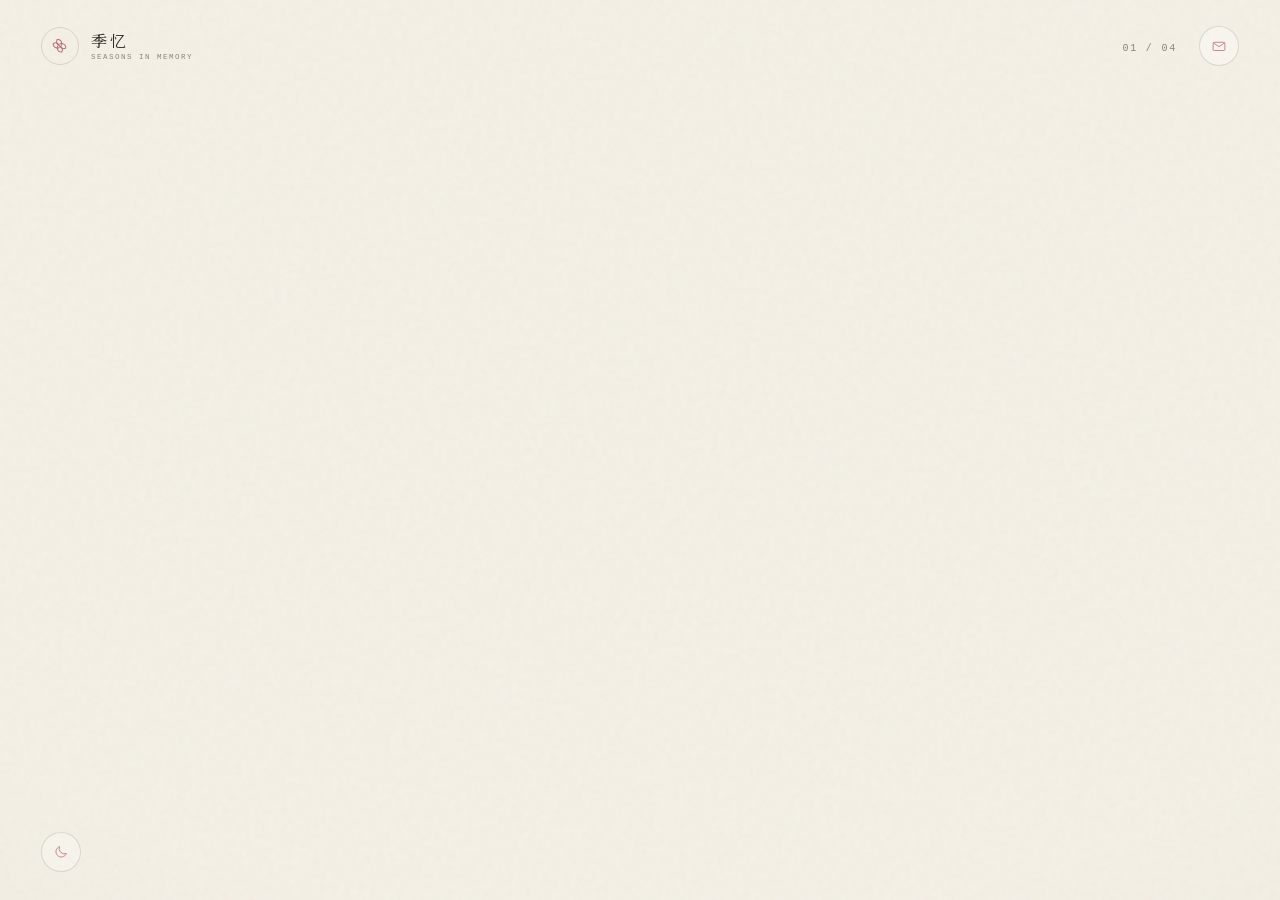
==== commit 6c98d4bc: "季忆 · 微信分享绝对地址与页面元信息" ====
--- a/index.html
+++ b/index.html
@@ -6,17 +6,19 @@
   <meta name="theme-color" content="#f4f0e6" />
   <meta name="description" content="季忆：一段走过春夏秋冬的对话。拖动旋转，让季节发生。" />
   <meta property="og:type" content="website" />
+  <meta property="og:url" content="https://bt7rdrcfzf-eng.github.io/sea/" />
+  <link rel="canonical" href="https://bt7rdrcfzf-eng.github.io/sea/" />
   <meta property="og:title" content="季忆 · Seasons in Memory" />
   <meta property="og:description" content="一段走过春夏秋冬的对话。转动展柜，让树开花。" />
-  <meta property="og:image" content="./docs/share.jpg" />
+  <meta property="og:image" content="https://bt7rdrcfzf-eng.github.io/sea/docs/share.jpg" />
   <meta property="og:image:width" content="1200" />
   <meta property="og:image:height" content="630" />
   <meta property="og:image:alt" content="季忆 · 春季定格" />
   <meta name="twitter:card" content="summary_large_image" />
   <meta name="twitter:title" content="季忆 · Seasons in Memory" />
   <meta name="twitter:description" content="一段走过春夏秋冬的对话。转动展柜，让树开花。" />
-  <meta name="twitter:image" content="./docs/share.jpg" />
-  <link rel="image_src" href="./docs/share.jpg" />
+  <meta name="twitter:image" content="https://bt7rdrcfzf-eng.github.io/sea/docs/share.jpg" />
+  <link rel="image_src" href="https://bt7rdrcfzf-eng.github.io/sea/docs/share.jpg" />
   <title>季忆 · Seasons in Memory</title>
   <link rel="icon" href="data:image/svg+xml,%3Csvg xmlns='http://www.w3.org/2000/svg' viewBox='0 0 32 32'%3E%3Crect width='32' height='32' rx='16' fill='%23f7f1e6'/%3E%3Cg fill='none' stroke='%23b46b74' stroke-width='1.5'%3E%3Cpath d='M16 16c-4-2-5-6-3-9 4-1 7 3 7 6 0 1 0 2-1 3'/%3E%3Cpath d='M16 16c2-4 6-5 9-3 1 4-3 7-6 7-1 0-2 0-3-1'/%3E%3Cpath d='M16 16c4 2 5 6 3 9-4 1-7-3-7-6 0-1 0-2 1-3'/%3E%3Cpath d='M16 16c-2 4-6 5-9 3-1-4 3-7 6-7 1 0 2 0 3 1'/%3E%3C/g%3E%3C/svg%3E" />
   <link rel="stylesheet" href="./assets/css/style.css" />
